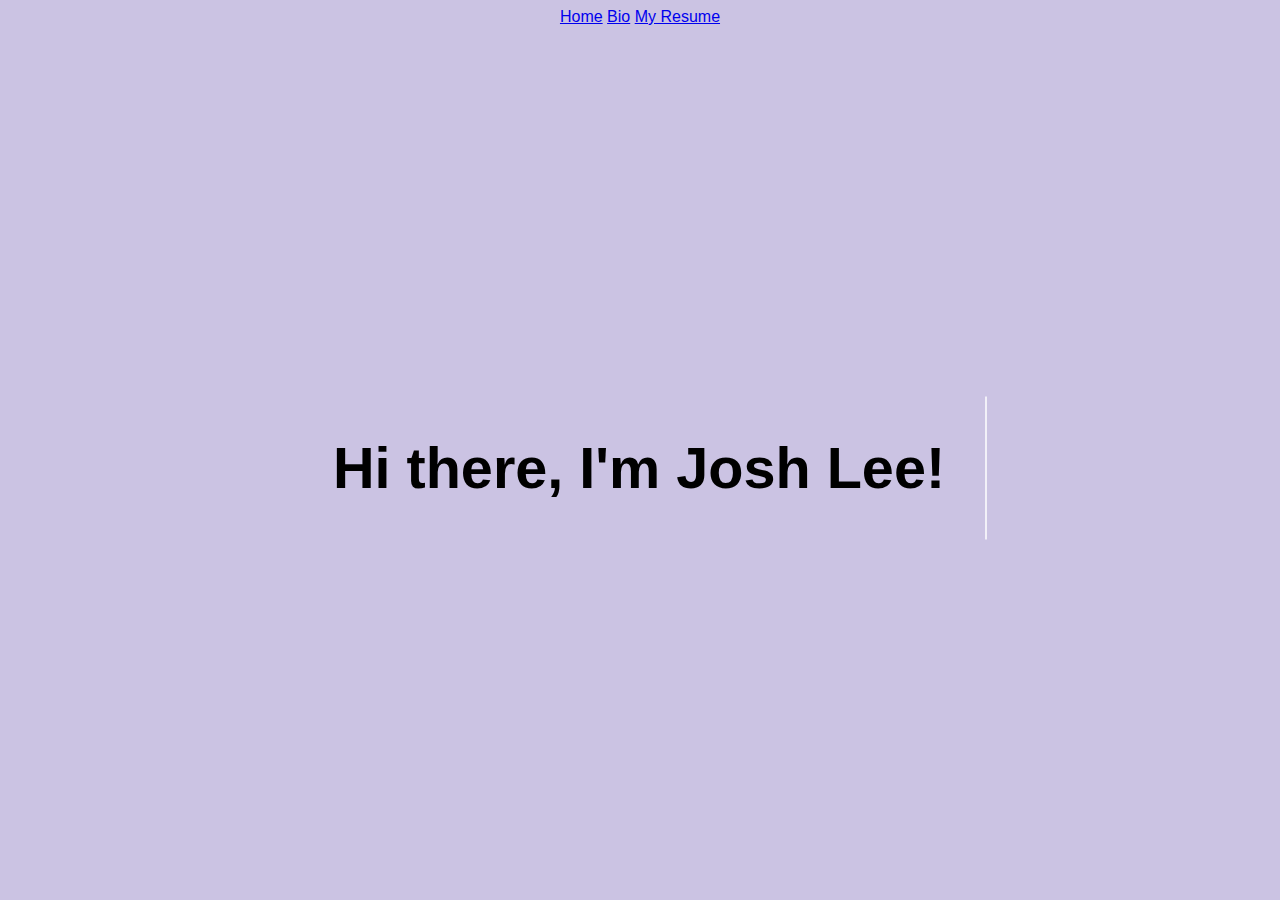
==== index.html @ b1a48a58 "navbar iteration 1" ====
<html>
  <head>
    <title>joshlee-7.github.io</title>
    <link rel="stylesheet" type="text/css" href="style.css" />
  </head>
  <body class="background">
    <div id="home" class="navbar">
      <nav>
        <a href="/">Home</a>
        <a href="bio.html">Bio</a>
        <a href="JoshLee_Resume.pdf">My Resume</a>
      </nav>
    </div>

    <div class="line-1 anim-typewriter">
      <h1>Hi there, I'm Josh Lee!</h1>
    </div>
  </body>
</html>
---- style.css ----
.background {
  background-color: #cbc3e3;
}

body {
  /* font-family: Verdana, Geneva, Tahoma, sans-serif; */
  font-family: "Lucida Sans", "Lucida Sans Regular", "Lucida Grande",
    "Lucida Sans Unicode", Geneva, Verdana, sans-serif;
}

#home {
  text-align: center;
}

.line-1 {
  position: relative;
  top: 50%;
  width: 24em;
  margin: 0 auto;
  border-right: 2px solid rgba(255, 255, 255, 0.75);
  font-size: 180%;
  text-align: center;
  white-space: nowrap;
  overflow: hidden;
  transform: translateY(-50%);
}

/* Animation */
.anim-typewriter {
  animation: typewriter 4s steps(44) 1s 1 normal both,
    blinkTextCursor 500ms steps(44) infinite normal;
}
@keyframes typewriter {
  from {
    width: 0;
  }
  to {
    width: 24em;
  }
}
@keyframes blinkTextCursor {
  from {
    border-right-color: rgba(255, 255, 255, 0.75);
  }
  to {
    border-right-color: transparent;
  }
}
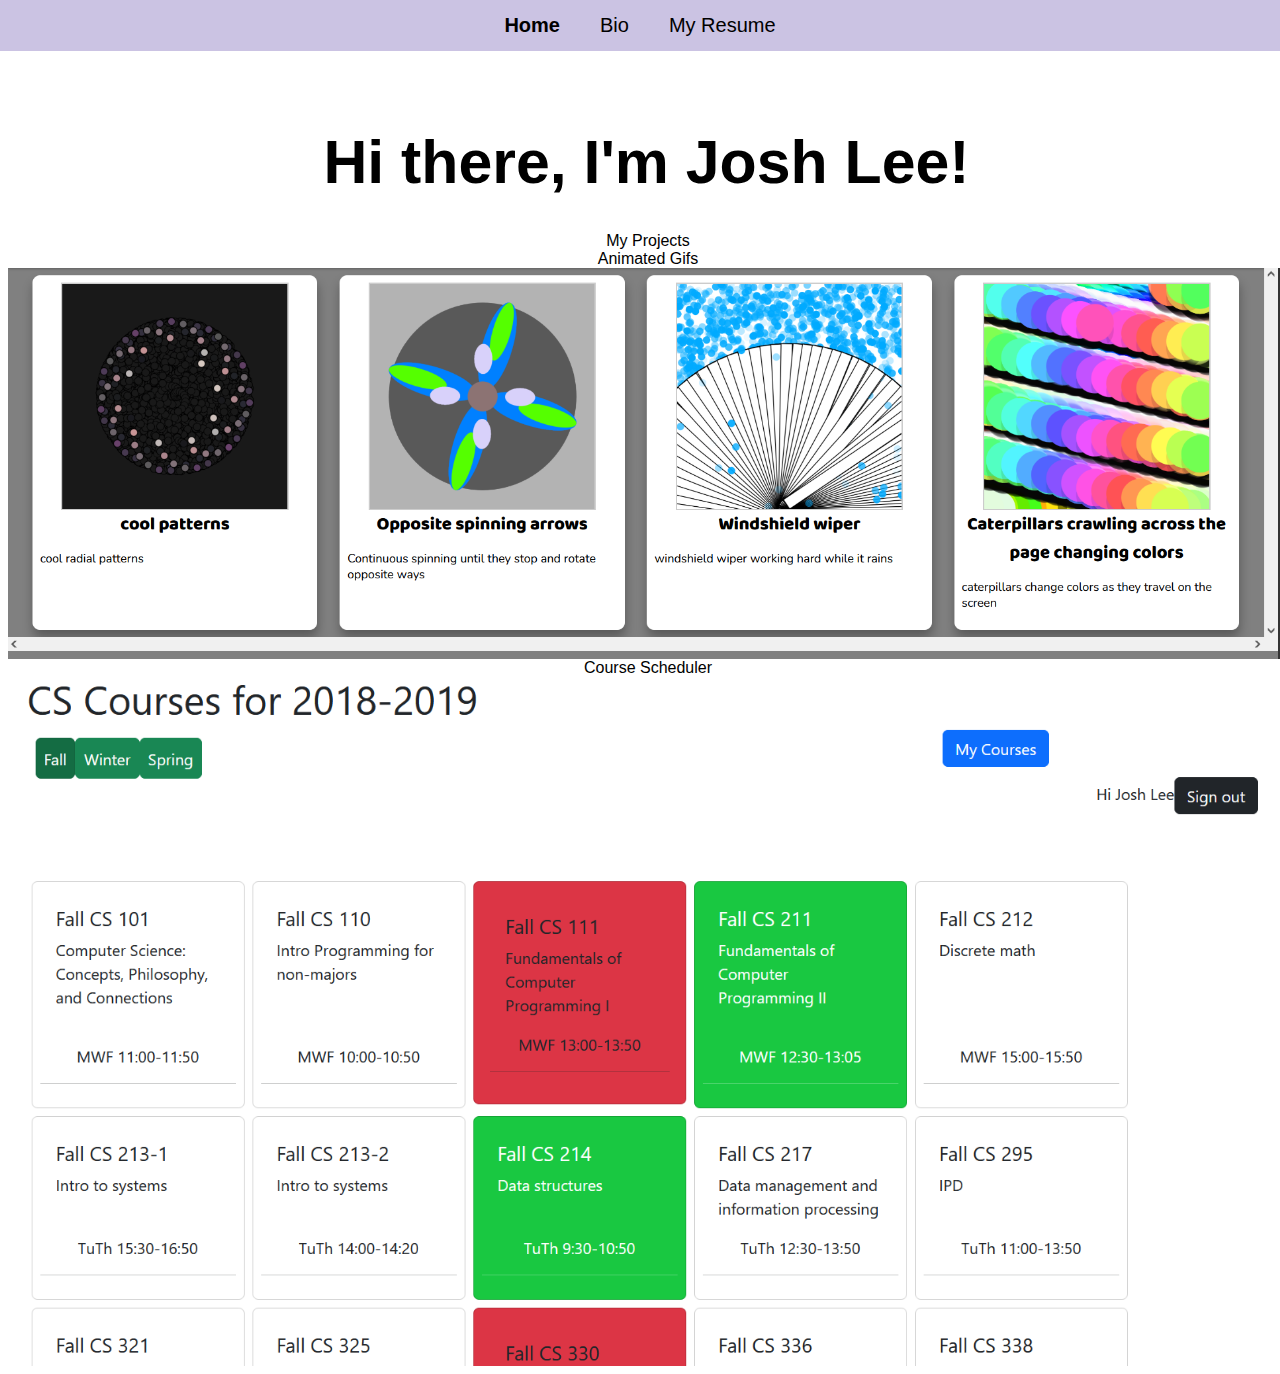
==== commit 83e79461: "added bio, projects" ====
--- a/index.html
+++ b/index.html
@@ -4,16 +4,30 @@
     <link rel="stylesheet" type="text/css" href="style.css" />
   </head>
   <body class="background">
-    <div id="home" class="navbar">
-      <nav>
-        <a href="/">Home</a>
+    <div id="home">
+      <nav class="navbar">
+        <a href="/"><b>Home</b></a>
         <a href="bio.html">Bio</a>
         <a href="JoshLee_Resume.pdf">My Resume</a>
       </nav>
     </div>
+    <main class="main-padding">
+      <div class="line-1 anim-typewriter">
+        <h1>Hi there, I'm Josh Lee!</h1>
+      </div>
 
-    <div class="line-1 anim-typewriter">
-      <h1>Hi there, I'm Josh Lee!</h1>
-    </div>
+      <div>
+        My Projects
+        <div class="row">
+          <div class="project1">
+            Animated Gifs
+            <img src="images/Project1.PNG" />
+          </div>
+          <div class="project2">
+            Course Scheduler <img src="images/Project2.PNG" />
+          </div>
+        </div>
+      </div>
+    </main>
   </body>
 </html>
--- a/style.css
+++ b/style.css
@@ -1,5 +1,5 @@
 .background {
-  background-color: #cbc3e3;
+  width: 100%;
 }
 
 body {
@@ -7,42 +7,68 @@
   font-family: "Lucida Sans", "Lucida Sans Regular", "Lucida Grande",
     "Lucida Sans Unicode", Geneva, Verdana, sans-serif;
 }
-
-#home {
+main {
   text-align: center;
 }
 
+h1 {
+  margin: 0;
+}
+
+a {
+  font-size: 20px;
+}
+
+img {
+  width: 100%;
+}
+
+.navbar {
+  position: fixed;
+  display: flex;
+  justify-content: center;
+  top: 0;
+  width: 100%;
+  background-color: #cbc3e3;
+  margin-left: -8px;
+  z-index: 1;
+}
+
+.navbar a {
+  display: block;
+  color: black;
+  text-align: center;
+  padding: 14px 20px;
+  text-decoration: none;
+}
+
+.main-padding {
+  padding-top: 12%;
+}
+
 .line-1 {
-  position: relative;
-  top: 50%;
-  width: 24em;
   margin: 0 auto;
-  border-right: 2px solid rgba(255, 255, 255, 0.75);
-  font-size: 180%;
+  border-right: solid black;
+  font-size: 190%;
   text-align: center;
   white-space: nowrap;
   overflow: hidden;
   transform: translateY(-50%);
+  animation: typewriter 4s steps(44) 1s 1 normal both;
 }
 
-/* Animation */
-.anim-typewriter {
-  animation: typewriter 4s steps(44) 1s 1 normal both,
-    blinkTextCursor 500ms steps(44) infinite normal;
-}
 @keyframes typewriter {
   from {
     width: 0;
   }
   to {
-    width: 24em;
+    width: 22.5em;
   }
 }
-@keyframes blinkTextCursor {
-  from {
-    border-right-color: rgba(255, 255, 255, 0.75);
-  }
-  to {
-    border-right-color: transparent;
-  }
+
+.projects {
 }
+
+.project1 {
+  width: 100%;
+}
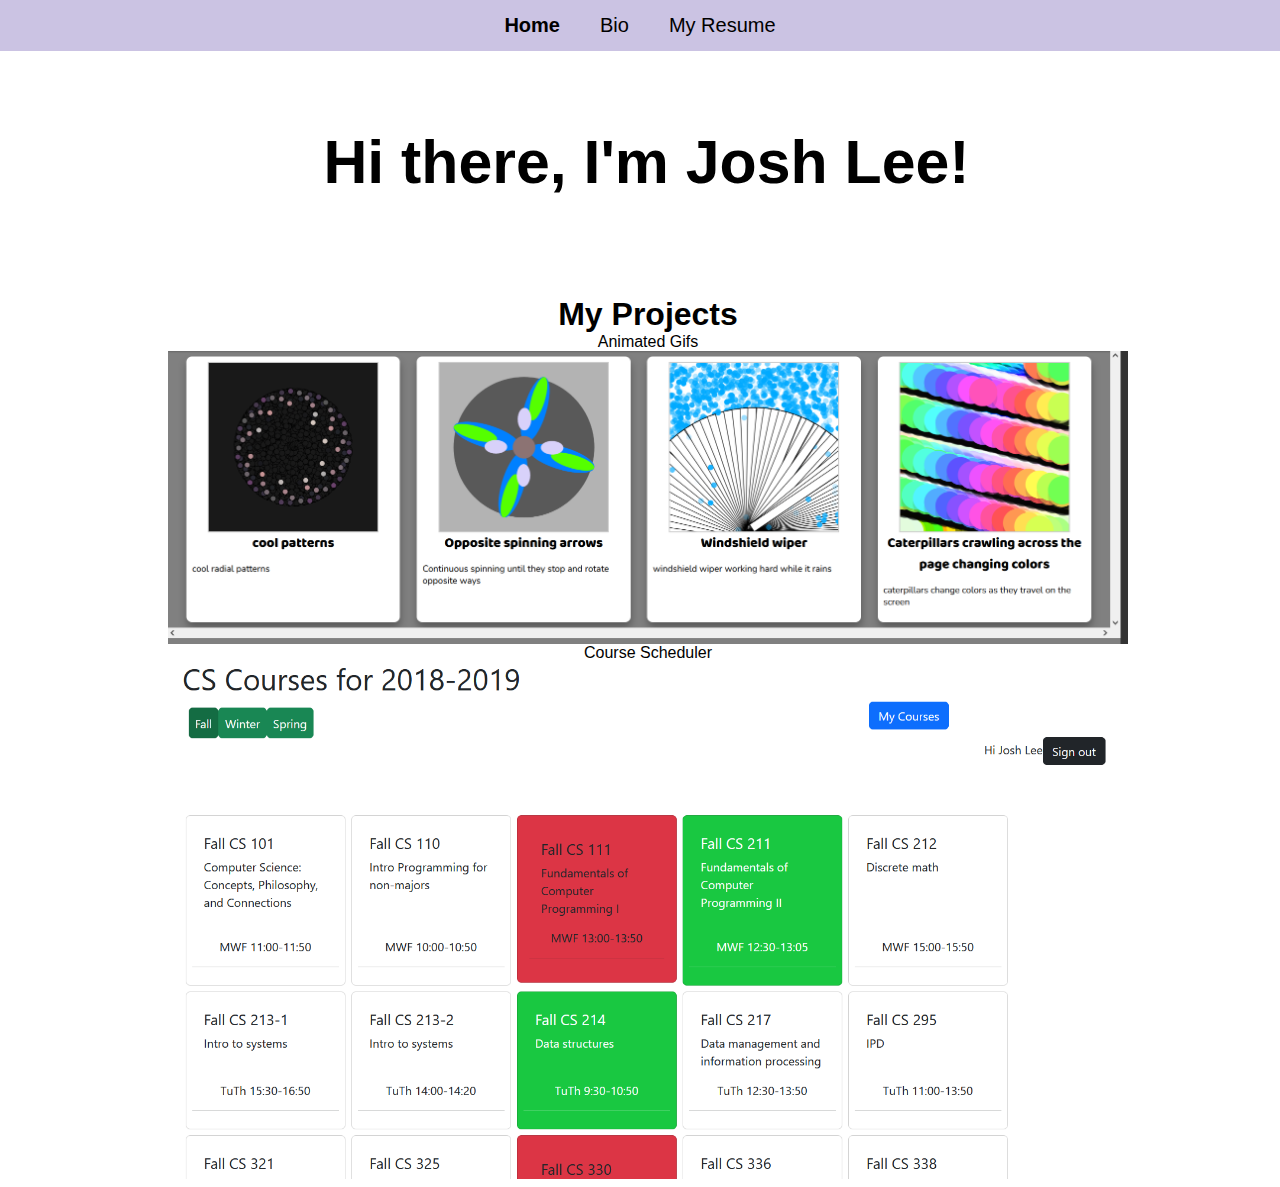
==== commit ecc426da: "styled bio and projects" ====
--- a/index.html
+++ b/index.html
@@ -1,7 +1,7 @@
 <html>
   <head>
     <title>joshlee-7.github.io</title>
-    <link rel="stylesheet" type="text/css" href="style.css" />
+    <link rel="stylesheet" type="text/css" href="styles.css" />
   </head>
   <body class="background">
     <div id="home">
@@ -16,10 +16,10 @@
         <h1>Hi there, I'm Josh Lee!</h1>
       </div>
 
-      <div>
-        My Projects
-        <div class="row">
-          <div class="project1">
+      <div class="my_projects">
+        <h1>My Projects</h1>
+        <div class="project1">
+          <div>
             Animated Gifs
             <img src="images/Project1.PNG" />
           </div>
--- a/styles.css
+++ b/styles.css
@@ -0,0 +1,94 @@
+.background {
+  width: 100%;
+}
+
+body {
+  /* font-family: Verdana, Geneva, Tahoma, sans-serif; */
+  font-family: "Lucida Sans", "Lucida Sans Regular", "Lucida Grande",
+    "Lucida Sans Unicode", Geneva, Verdana, sans-serif;
+}
+main {
+}
+
+h1 {
+  margin: 0;
+}
+
+a {
+  font-size: 20px;
+}
+
+img {
+  width: 100%;
+}
+
+/* Navbar  */
+.navbar {
+  position: fixed;
+  display: flex;
+  justify-content: center;
+  top: 0;
+  width: 100%;
+  background-color: #cbc3e3;
+  margin-left: -8px;
+  z-index: 1;
+}
+
+.navbar a {
+  display: block;
+  color: black;
+  text-align: center;
+  padding: 14px 20px;
+  text-decoration: none;
+}
+
+.main-padding {
+  padding-top: 12%;
+}
+
+/* Animation in homepage */
+.line-1 {
+  margin: 0 auto;
+  border-right: solid black;
+  font-size: 190%;
+  text-align: center;
+  white-space: nowrap;
+  overflow: hidden;
+  transform: translateY(-50%);
+  animation: typewriter 4s steps(44) 1s 1 normal both;
+}
+
+@keyframes typewriter {
+  from {
+    width: 0;
+  }
+  to {
+    width: 22.5em;
+  }
+}
+
+/*Projects*/
+.my_projects {
+  padding-top: 5%;
+  text-align: center;
+
+  margin: 0 auto;
+  width: 75%;
+}
+
+.project1 {
+  justify-content: center;
+}
+
+/*Bio */
+.bioDiv {
+  margin-top: 10%;
+  margin-left: 20%;
+  padding: 4%;
+  width: 50%;
+  background-color: lightgray;
+}
+
+.bioInfo {
+  display: inline;
+}
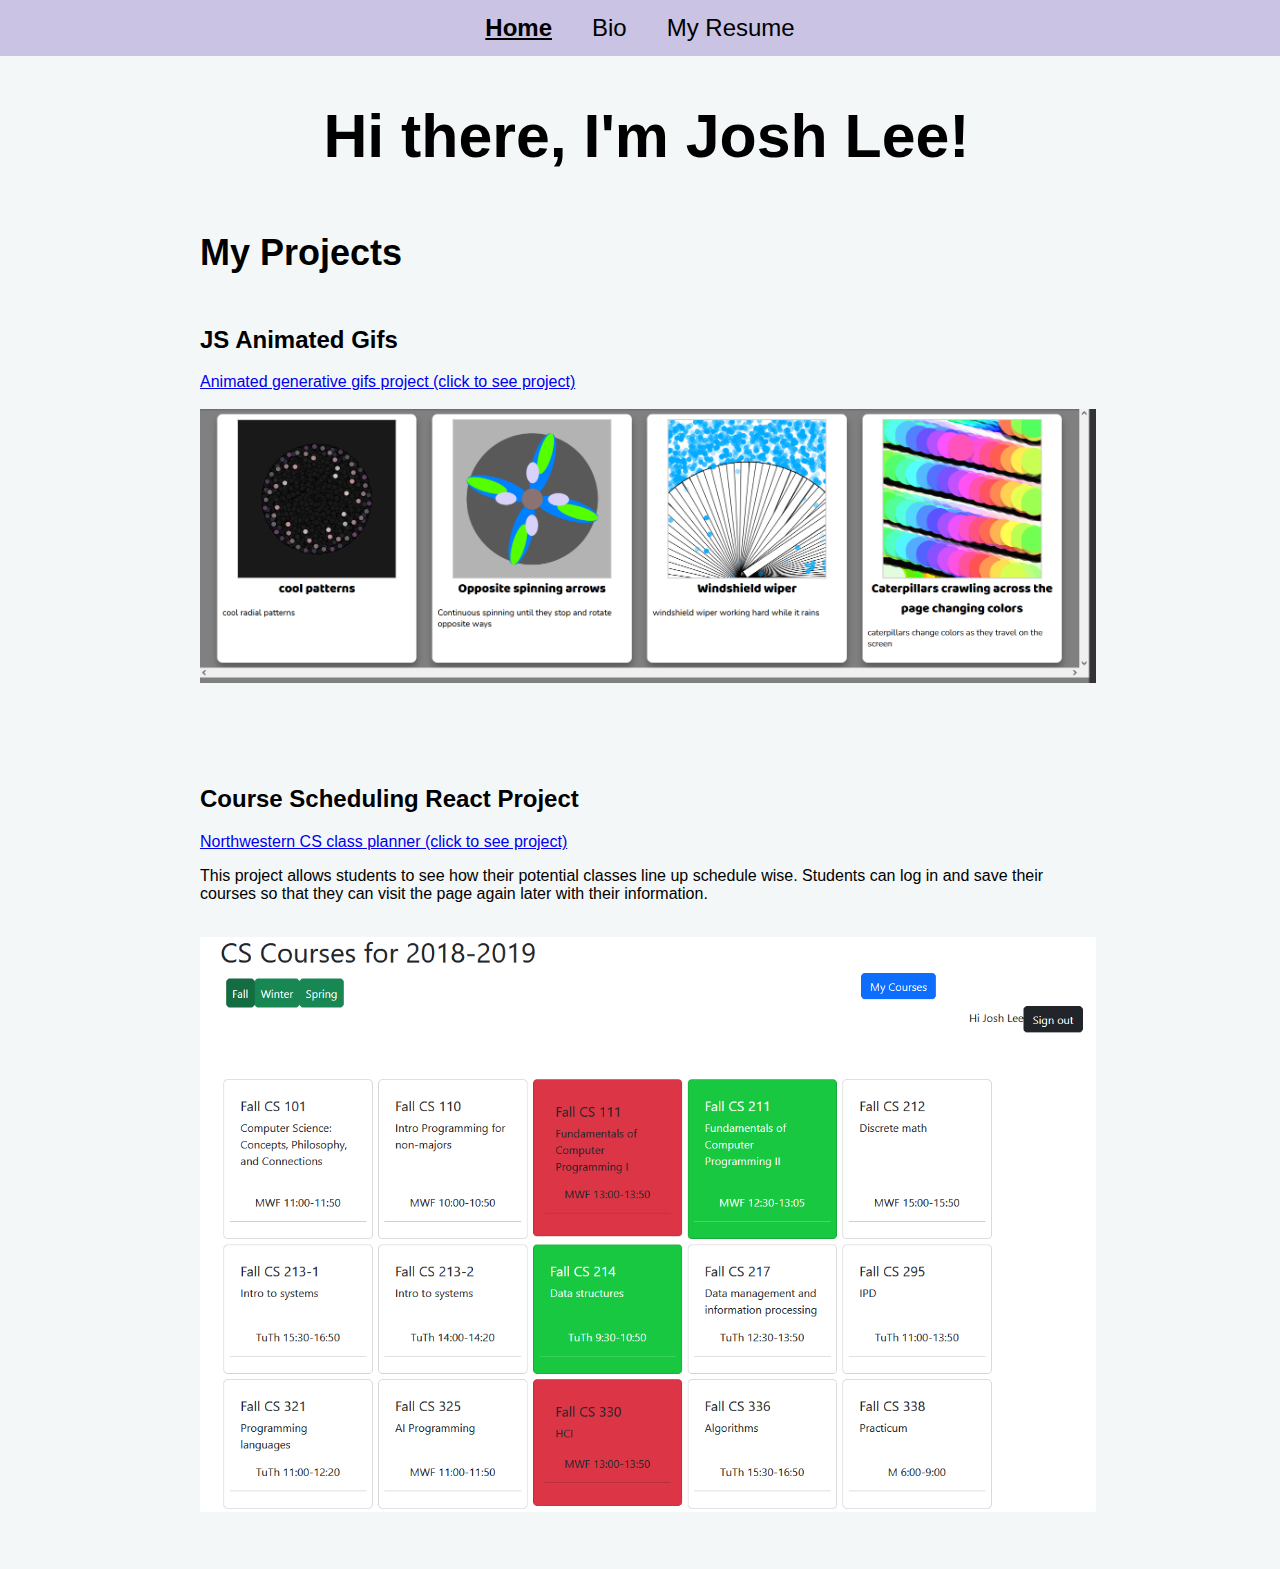
==== commit 06435618: "finished bio and homepage" ====
--- a/index.html
+++ b/index.html
@@ -6,28 +6,44 @@
   <body class="background">
     <div id="home">
       <nav class="navbar">
-        <a href="/"><b>Home</b></a>
+        <a href="/" class="selected">Home</a>
         <a href="bio.html">Bio</a>
         <a href="JoshLee_Resume.pdf">My Resume</a>
       </nav>
     </div>
     <main class="main-padding">
-      <div class="line-1 anim-typewriter">
+      <div class="welcomeAnim">
         <h1>Hi there, I'm Josh Lee!</h1>
       </div>
 
-      <div class="my_projects">
+      <section class="my_projects">
         <h1>My Projects</h1>
-        <div class="project1">
-          <div>
-            Animated Gifs
-            <img src="images/Project1.PNG" />
-          </div>
-          <div class="project2">
-            Course Scheduler <img src="images/Project2.PNG" />
+        <div class="project">
+          <div class="projectTitle">
+            <h2>JS Animated Gifs</h2>
+            <a href="http://joshlee2023-a2.glitch.me/"
+              >Animated generative gifs project (click to see project)
+            </a>
+
+            <img src="images/Project1.PNG" class="projectImg" />
           </div>
         </div>
-      </div>
+        <div class="project">
+          <div class="projectTitle">
+            <h2>Course Scheduling React Project</h2>
+            <a href="https://josh-scheduler-2d177.web.app/"
+              >Northwestern CS class planner (click to see project)
+            </a>
+            <p>
+              This project allows students to see how their potential classes
+              line up schedule wise. Students can log in and save their courses
+              so that they can visit the page again later with their
+              information.
+            </p>
+            <img src="images/Project2.PNG" class="projectImg" />
+          </div>
+        </div>
+      </section>
     </main>
   </body>
 </html>
--- a/styles.css
+++ b/styles.css
@@ -6,16 +6,25 @@
   /* font-family: Verdana, Geneva, Tahoma, sans-serif; */
   font-family: "Lucida Sans", "Lucida Sans Regular", "Lucida Grande",
     "Lucida Sans Unicode", Geneva, Verdana, sans-serif;
-}
-main {
+  background-color: #f4f7f8;
 }
 
 h1 {
   margin: 0;
 }
 
-a {
-  font-size: 20px;
+nav a:hover {
+  transition: 0.3s;
+  text-decoration: underline;
+}
+
+nav a:focus {
+  text-decoration: underline;
+}
+
+nav a.selected {
+  font-weight: bold;
+  text-decoration: underline;
 }
 
 img {
@@ -25,6 +34,7 @@
 /* Navbar  */
 .navbar {
   position: fixed;
+  font-size: 24px;
   display: flex;
   justify-content: center;
   top: 0;
@@ -35,19 +45,19 @@
 }
 
 .navbar a {
+  color: black;
   display: block;
-  color: black;
   text-align: center;
   padding: 14px 20px;
   text-decoration: none;
 }
 
 .main-padding {
-  padding-top: 12%;
+  padding-top: 10%;
 }
 
 /* Animation in homepage */
-.line-1 {
+.welcomeAnim {
   margin: 0 auto;
   border-right: solid black;
   font-size: 190%;
@@ -68,27 +78,56 @@
 }
 
 /*Projects*/
-.my_projects {
-  padding-top: 5%;
-  text-align: center;
-
-  margin: 0 auto;
-  width: 75%;
+.width {
+  justify-content: center;
+  align-items: center;
 }
 
-.project1 {
-  justify-content: center;
+.my_projects {
+  width: 70%;
+  padding-top: 2%;
+  margin: 0 auto;
+}
+
+.my_projects h1 {
+  font-size: 36px;
+}
+
+.project {
+  padding-top: 2rem;
+  padding-bottom: 2rem;
+}
+
+.projectImg {
+  padding-top: 2%;
+}
+
+.projectTitle {
+  padding-bottom: 2%;
 }
 
 /*Bio */
 .bioDiv {
-  margin-top: 10%;
-  margin-left: 20%;
+  margin-top: 5%;
+  margin-left: auto;
+  margin-right: auto;
   padding: 4%;
-  width: 50%;
-  background-color: lightgray;
+  width: 60%;
 }
 
 .bioInfo {
   display: inline;
 }
+
+.contactInfo {
+  justify-content: center;
+  position: relative;
+  align-items: center;
+  display: flex;
+}
+
+.icon {
+  height: auto;
+  width: 50px;
+  padding: 2%;
+}
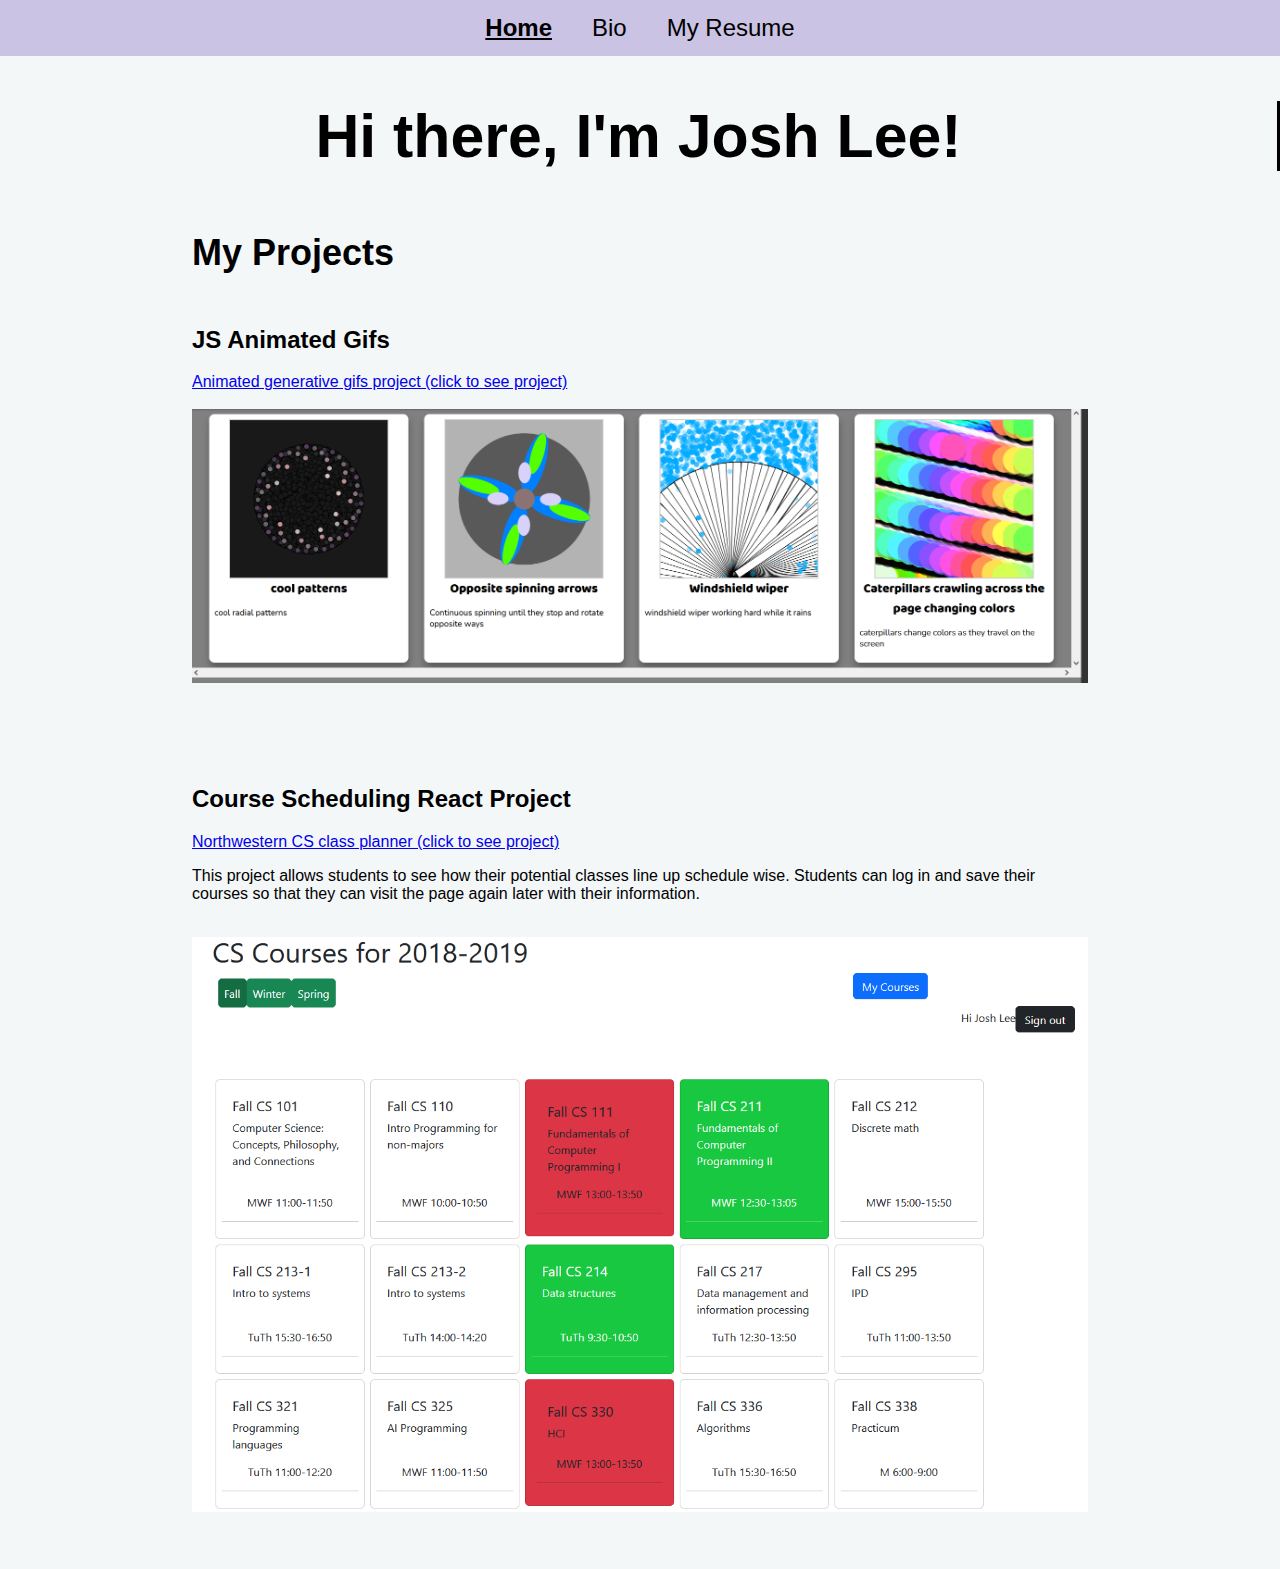
==== commit d2e09b2d: "embedded resume pdf into html file" ====
--- a/index.html
+++ b/index.html
@@ -5,10 +5,10 @@
   </head>
   <body class="background">
     <div id="home">
-      <nav class="navbar">
-        <a href="/" class="selected">Home</a>
+      <nav class="navbar" role="navigation">
+        <a href="/" class="selected" [aria-current="page" ]>Home</a>
         <a href="bio.html">Bio</a>
-        <a href="JoshLee_Resume.pdf">My Resume</a>
+        <a href="resume.html">My Resume</a>
       </nav>
     </div>
     <main class="main-padding">
@@ -16,19 +16,23 @@
         <h1>Hi there, I'm Josh Lee!</h1>
       </div>
 
-      <section class="my_projects">
+      <section class="my_projects" aria-label="projects_section">
         <h1>My Projects</h1>
-        <div class="project">
+        <div class="project" aria-label="first_project">
           <div class="projectTitle">
             <h2>JS Animated Gifs</h2>
             <a href="http://joshlee2023-a2.glitch.me/"
               >Animated generative gifs project (click to see project)
             </a>
 
-            <img src="images/Project1.PNG" class="projectImg" />
+            <img
+              src="images/Project1.PNG"
+              class="projectImg"
+              alt="four gifs project"
+            />
           </div>
         </div>
-        <div class="project">
+        <div class="project" aria-label="second_project">
           <div class="projectTitle">
             <h2>Course Scheduling React Project</h2>
             <a href="https://josh-scheduler-2d177.web.app/"
@@ -40,7 +44,11 @@
               so that they can visit the page again later with their
               information.
             </p>
-            <img src="images/Project2.PNG" class="projectImg" />
+            <img
+              src="images/Project2.PNG"
+              class="projectImg"
+              alt="course scheduler for CS classes"
+            />
           </div>
         </div>
       </section>
--- a/styles.css
+++ b/styles.css
@@ -2,15 +2,42 @@
   width: 100%;
 }
 
+/*Tags*/
 body {
   /* font-family: Verdana, Geneva, Tahoma, sans-serif; */
   font-family: "Lucida Sans", "Lucida Sans Regular", "Lucida Grande",
     "Lucida Sans Unicode", Geneva, Verdana, sans-serif;
   background-color: #f4f7f8;
+  margin-left: 0;
 }
 
 h1 {
   margin: 0;
+}
+
+img {
+  width: 100%;
+}
+
+/* Navbar  */
+.navbar {
+  position: fixed;
+  font-size: 24px;
+  display: flex;
+  justify-content: center;
+  top: 0;
+  width: 100%;
+  background-color: #cbc3e3;
+  margin: auto;
+  z-index: 1;
+}
+
+.navbar a {
+  color: black;
+  display: block;
+  text-align: center;
+  padding: 14px 20px;
+  text-decoration: none;
 }
 
 nav a:hover {
@@ -27,31 +54,7 @@
   text-decoration: underline;
 }
 
-img {
-  width: 100%;
-}
-
-/* Navbar  */
-.navbar {
-  position: fixed;
-  font-size: 24px;
-  display: flex;
-  justify-content: center;
-  top: 0;
-  width: 100%;
-  background-color: #cbc3e3;
-  margin-left: -8px;
-  z-index: 1;
-}
-
-.navbar a {
-  color: black;
-  display: block;
-  text-align: center;
-  padding: 14px 20px;
-  text-decoration: none;
-}
-
+/*main*/
 .main-padding {
   padding-top: 10%;
 }
@@ -77,7 +80,7 @@
   }
 }
 
-/*Projects*/
+/*Projects section*/
 .width {
   justify-content: center;
   align-items: center;
@@ -106,7 +109,7 @@
   padding-bottom: 2%;
 }
 
-/*Bio */
+/*About me section*/
 .bioDiv {
   margin-top: 5%;
   margin-left: auto;
@@ -131,3 +134,9 @@
   width: 50px;
   padding: 2%;
 }
+
+/* Resume page*/
+.resume {
+  padding-top: 5%;
+  margin: 0 auto;
+}
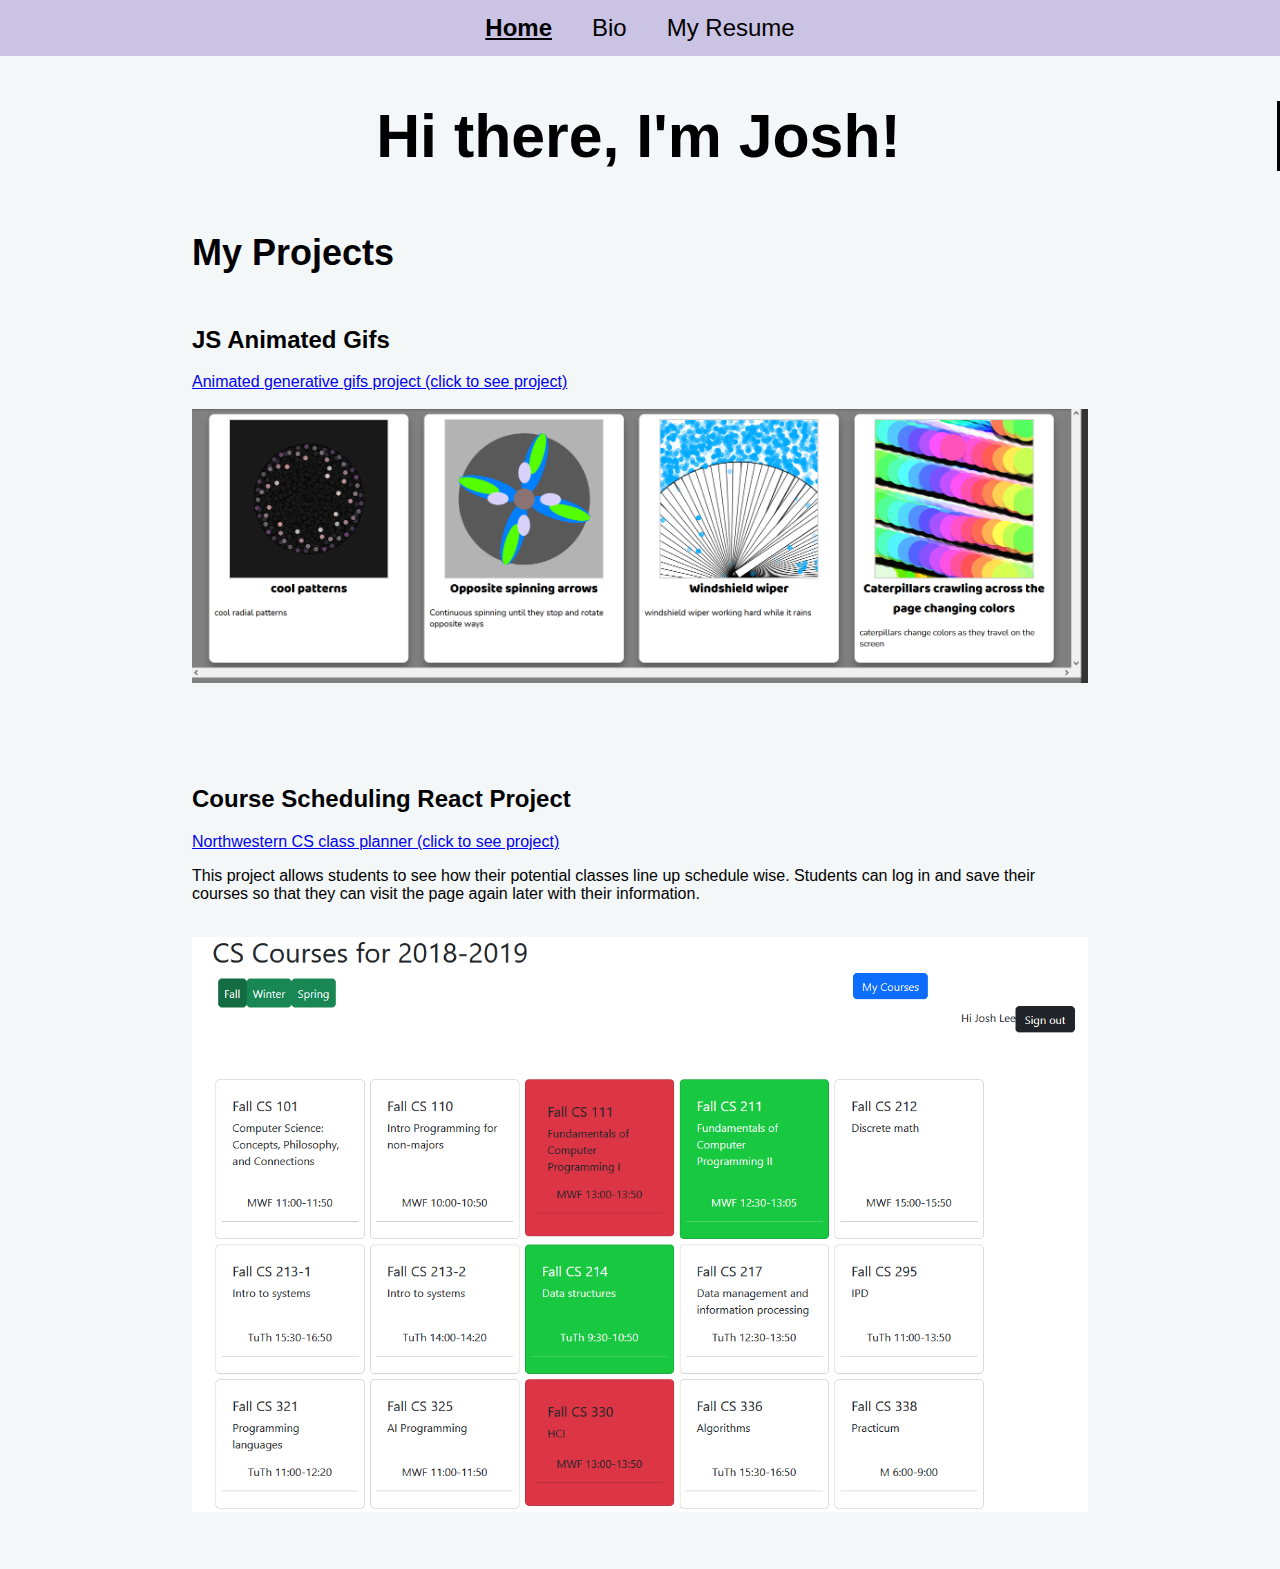
==== commit 5f229907: "changed animation text" ====
--- a/index.html
+++ b/index.html
@@ -13,7 +13,7 @@
     </div>
     <main class="main-padding">
       <div class="welcomeAnim">
-        <h1>Hi there, I'm Josh Lee!</h1>
+        <h1>Hi there, I'm Josh!</h1>
       </div>
 
       <section class="my_projects" aria-label="projects_section">
